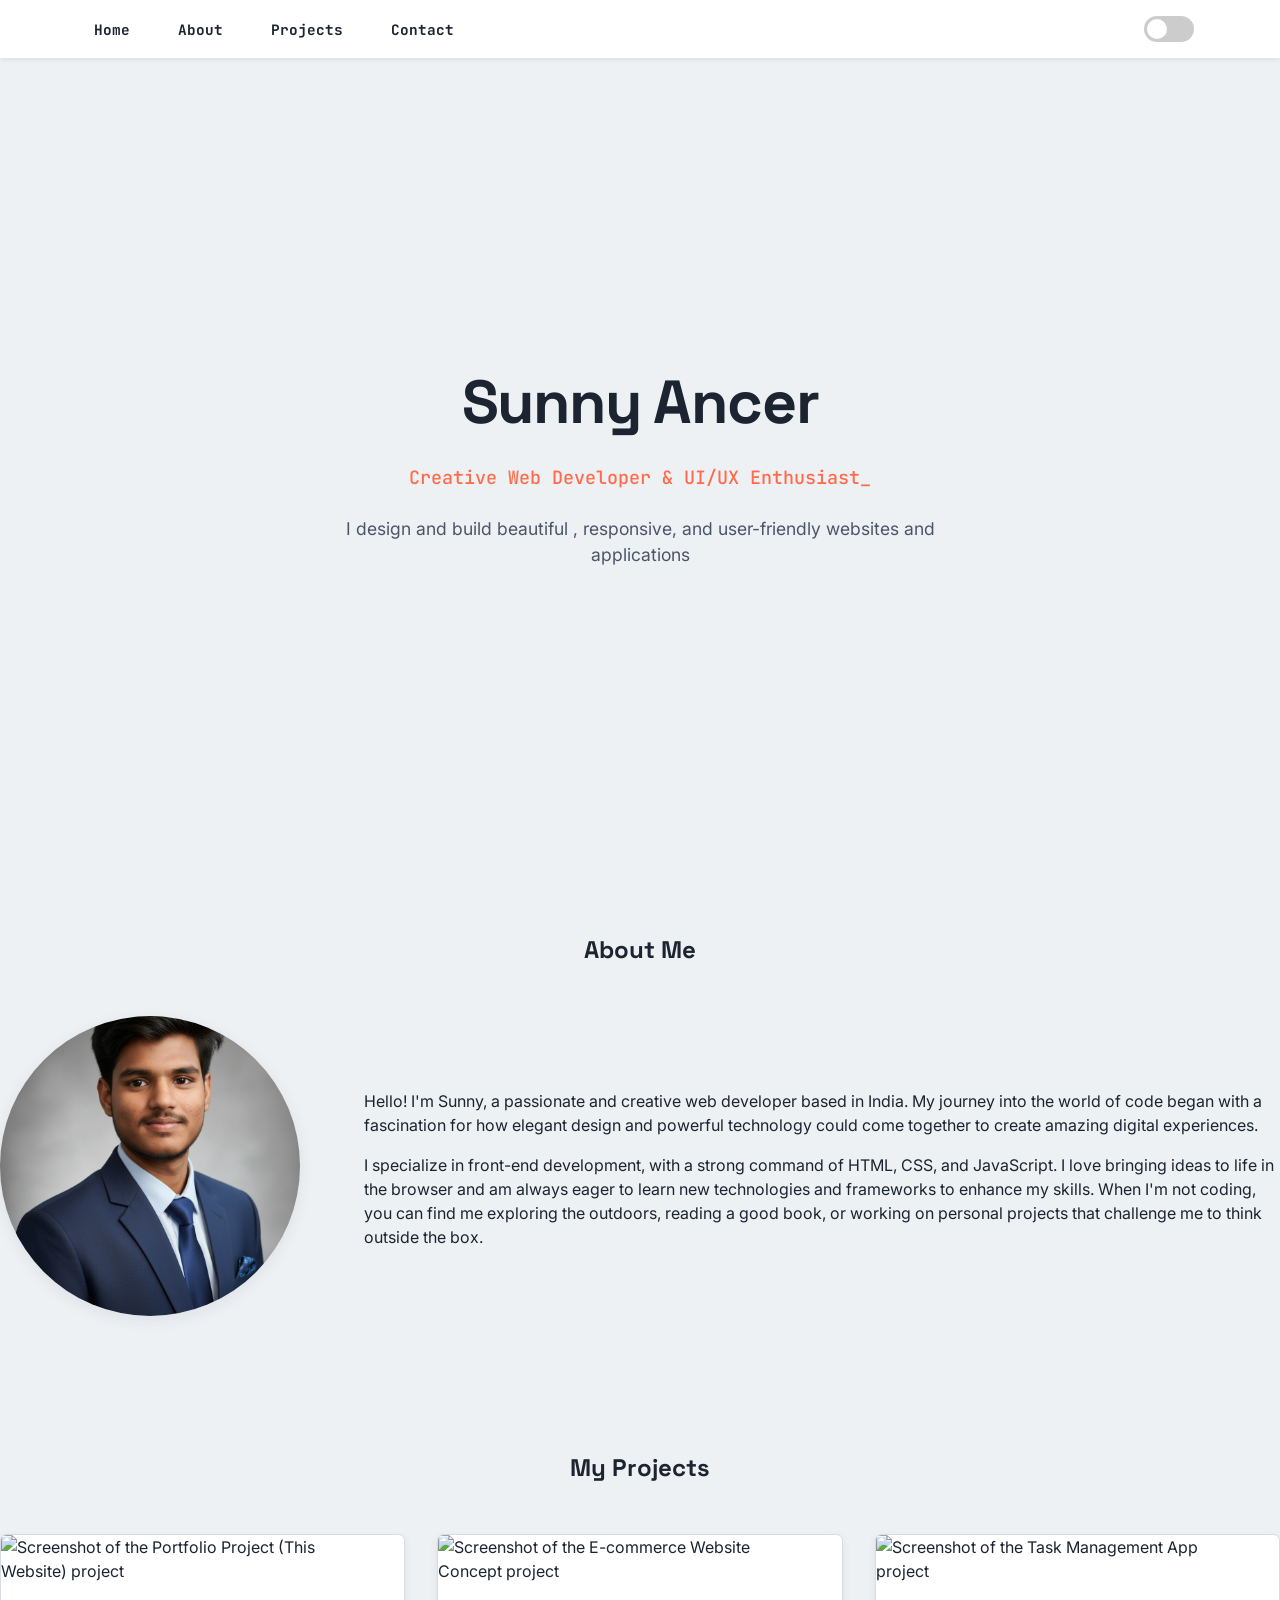
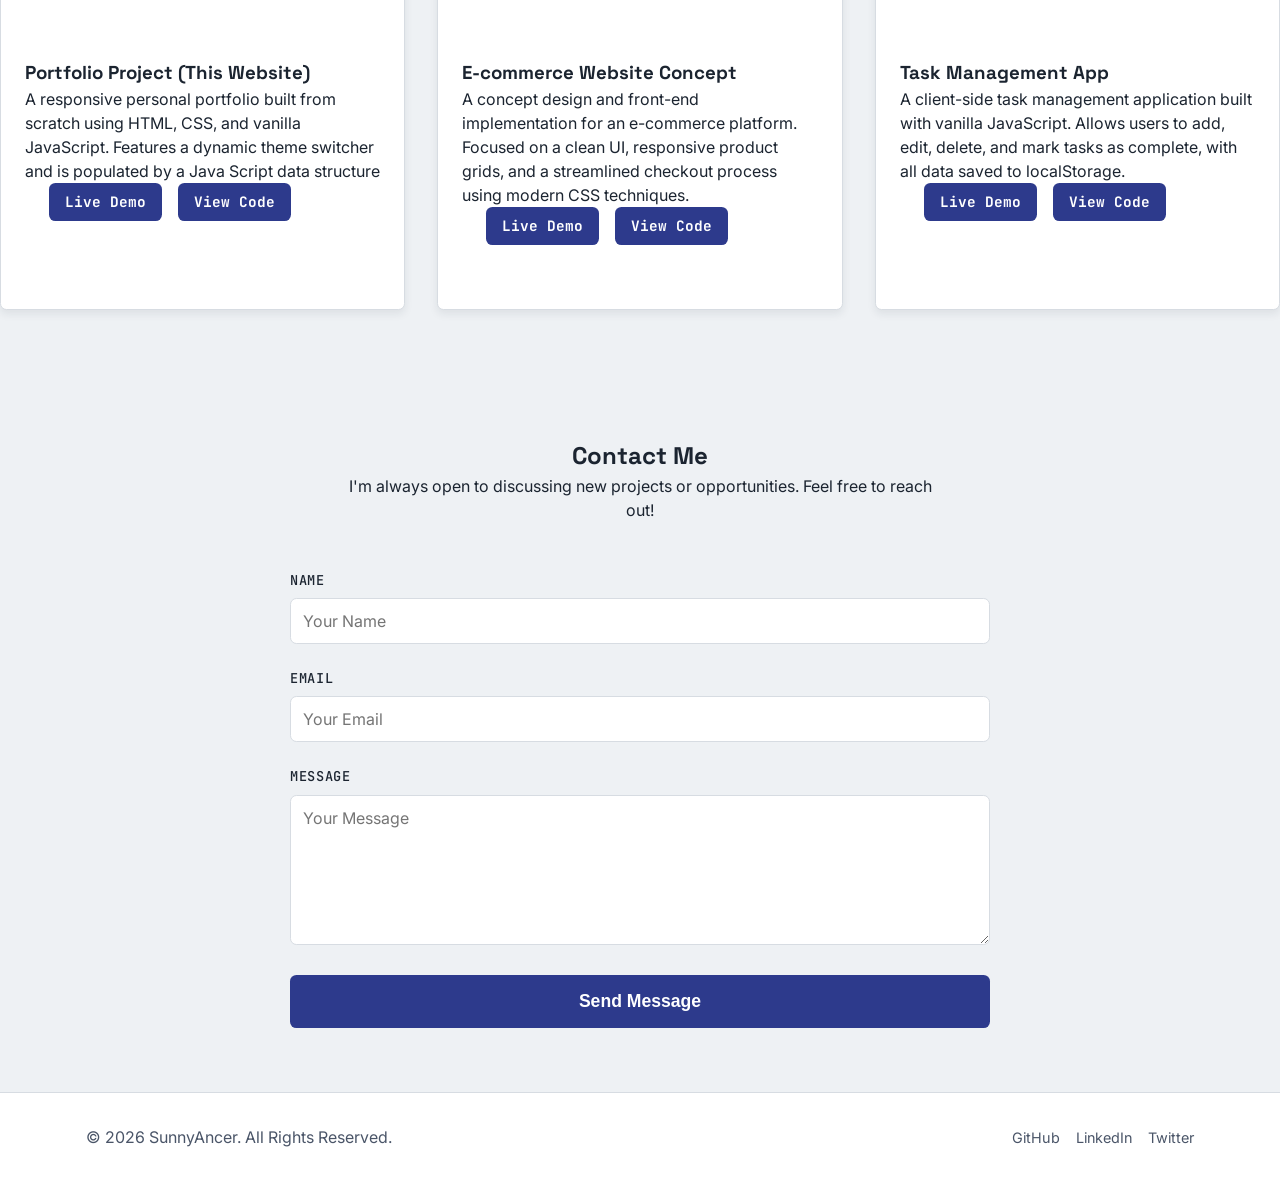
==== index.html @ 92dbb82f "Move index.html to root" ====
<!doctype html>
<html lang="en">
  <head>
    <meta charset="UTF-8" />
    <meta name="viewport" content="width=device-width, initial-scale=1.0" />
    <title>Sunny Ancer - Web Developer</title>
    <link rel="stylesheet" href="../CSS/style.css" />
    

  </head>

  <body>
    <header>
      <div class="container">
        <nav>
          <ul>
            <li>
              <a href="#hero">Home</a>
            </li>
            <li>
              <a href="#about">About</a>
            </li>
            <li>
              <a href="#projects">Projects</a>
            </li>
            <li>
              <a href="#contact">Contact</a>
            </li>
          </ul>
        </nav>

        <!-- Hamburger menu for mobile phone "in mobile three dots are present that's why it was used in this code" -->
        <button
          class="menu-toggle"
          aria-label="Toggle navigation menu"
          aria-expanded="false"
        >
          <span class="bar"></span>
          <span class="bar"></span>
          <span class="bar"></span>
        </button>

        <div class="theme-switcher">
          <label for="theme-toggle" class="switch-label">
            <input type="checkbox" id="theme-toggle" class="switch-checkbox" />
            <span class="slider"></span>
          </label>
        </div>
        
      </div>
    </header>

    <main>
      <section id="hero">
        <div class="container">
          <h1>Sunny Ancer</h1>

          <p class="hero-subtitle">Creative Web Developer & UI/UX Enthusiast</p>
          <p>
            I design and build beautiful , responsive, and user-friendly
            websites and applications
          </p>
        </div>
      </section>
      <!-- About Page -->
      <section id="about">
        <div class="container">
          <h2>About Me</h2>

          <div class="about-content">
            <div class="about-image">
              <img
                src="../image/profile_picture.jpg"
                class="about-me-image"
                alt="A professional Headshot of Sunny Ancer smiling, with neutral background"
              />
            </div>
            <div class="about-text">
              <p>
                Hello! I'm Sunny, a passionate and creative web developer based
                in India. My journey into the world of code began with a
                fascination for how elegant design and powerful technology could
                come together to create amazing digital experiences.
              </p>
              <p>
                I specialize in front-end development, with a strong command of
                HTML, CSS, and JavaScript. I love bringing ideas to life in the
                browser and am always eager to learn new technologies and
                frameworks to enhance my skills. When I'm not coding, you can
                find me exploring the outdoors, reading a good book, or working
                on personal projects that challenge me to think outside the box.
              </p>
            </div>
          </div>
        </div>
      </section>
      <!-- Project Section -->
      <section id="projects">
        <div class="container">
          <h2>My Projects</h2>
          <div class="projects-container">
            <div class="project-card">
              <img
                src="../image/project_placeholder.jpg"
                alt="A screenshot or mockup of Project One"
                class="project-image"
              />
              <div class="Project Info">
                <h3>Project One Title</h3>
                <p>
                  A brief and compelling description of the project,
                  highlighting the key technologies used and the problem it
                  solves. Keep it to 2-3 sentences.
                </p>
              </div>
              <div class="project-links">
                <a href="#" target="_blank">Live Demo</a>
                <a href="https://github.com/ancersunny-spec/sunny-portfolio-website.git" target="_blank">View Code</a>
              </div>
            </div>

            <!-- Card 2 (Another Project) -->
            <div class="project-card">
              <img src="../image/project_placeholder2.jpg" alt="A screenshot" />
              <div class="project-info">
                <h3>Project Two Title</h3>
                <p>A brief and compelling description of the project</p>
              </div>
              <div class="project-links">
                <a href="#" target="_blank">Live Demo</a>
                <a href="#" target="_blank">View Code</a>
              </div>
            </div>

            <!-- Card 3 (Another Project) -->
            <div class="project-card">
              <img
                src="../image/project_placeholder.jpg"
                alt="A screenshot or mockup"
              />
              <div class="project-info">
                <h3>Project Three Title</h3>
                <p>A brief and compelling description of the project</p>
              </div>
              <div class="project-links">
                <a href="#" target="_blank">Live Demo</a>
                <a href="#" target="_blank">View code</a>
              </div>
            </div>
          </div>
        </div>
      </section>
      <section id="contact">
        <div class="container">
          <h2>Contact Me</h2>
          <p>
            I'm always open to discussing new projects or opportunities. Feel
            free to reach out!
          </p>
          <form
            id="contact-form"
            action="https://formspree.io/f/xwvgardy"
            method="POST"
          >
            <!-- Name form section -->
            <div>
              <label for="name">Name</label>
              <input
                type="text"
                id="name"
                name="user_name"
                placeholder="Your Name"
                required
              />
            </div>
            <!-- Email form section  -->
            <div>
              <label for="email">Email</label>
              <input
                type="email"
                id="email"
                name="user_email"
                placeholder="Your Email"
                required
              />
            </div>
            <!-- Message form section -->
            <div>
              <label for="messages">Message</label>
              <textarea
                id="messages"
                name="user_messages"
                rows="5"
                placeholder="Your Message"
                required
              ></textarea>
            </div>

            <div id="form-status"></div>

            <button type="submit">Send Message</button>
          </form>
        </div>
      </section>
    </main>

    <footer>
      <div class="container">
        <p>&copy; 2026 SunnyAncer. All Rights Reserved.</p>
        <ul>
          <li>
            <a
              href="https://github.com/ancersunny-spec"
              target="_blank"
              rel="noopener noreferrer"
              >GitHub <i class="fab fa-github"></i>
            </a>
          </li>
          <li>
            <a
              href="https://www.linkedin.com/in/sunnyancer/"
              target="_blank"
              rel="noopener norefferer"
              >LinkedIn <i class="fab fa-linkedin"></i>
            </a>
          </li>
          <li><a href="#">Twitter</a></li>
        </ul>
      </div>
    </footer>

    <script src="../JavaScript/script.js"></script>
  </body>
</html>
---- CSS/style.css ----
@import url("https://fonts.googleapis.com/css2?family=Space+Grotesk:wght@500;600;700&family=Inter:wght@400;500;600&family=JetBrains+Mono:wght@400;500&display=swap");

:root {
  --primary-color: #2d3a8c;
  --accent-color: #ff6b4a;
  --text-on-primary: #ffffff;
  --secondary-color: #6c757d;
  --background-color: #eef1f4;
  --surface-color: #ffffff;
  --text-color: #1b2430;
  --text-color-light: #4a5568;
  --border-color: #d7dce2;
  --shadow-color: rgba(27, 36, 48, 0.08);
  --font-family-base:
    "Inter", -apple-system, BlinkMacSystemFont, "Segoe UI", Roboto,
    "Helvetica Neue", Arial, sans-serif;
  --font-family-display: "Space Grotesk", var(--font-family-base);
  --font-family-mono:
    "JetBrains Mono", "SFMono-Regular", Menlo, Consolas, monospace;
  --font-size-base: 1rem;
  --line-height-base: 1.5;
  --font-weight-normal: 400;
  --font-weight-medium: 500;
  --font-weight-bold: 700;
  --spacing-unit: 1rem;
  --container-width: 1140px;
  --border-radius: 0.4rem;
}

/* Dark Theme */
html[data-theme="dark"] {
  --primary-color: #7c8ceb;
  --accent-color: #ff8567;
  --text-on-primary: #10141c;
  --secondary-color: #adb5bd;
  --background-color: #10141c;
  --surface-color: #181d27;
  --text-color: #e7eaf0;
  --text-color-light: #a8b0bd;
  --border-color: #262d3a;
  --shadow-color: rgba(0, 0, 0, 0.4);
}

/* theme switcher */
.theme-switcher {
  display: flex;
  align-items: center;
}

.switch-label {
  position: relative;
  display: inline-block;
  width: 50px;
  height: 26px;
  cursor: pointer;
}

.switch-checkbox {
  opacity: 0;
  position: absolute;
  width: 100%;
  height: 100%;
  margin: 0;
  cursor: pointer;
  z-index: 1;
}

.slider {
  position: absolute;
  top: 0;
  left: 0;
  right: 0;
  bottom: 0;
  background-color: #ccc;
  border-radius: 26px;
  transition: background-color 0.4s;
}

.slider::before {
  content: "";
  position: absolute;
  height: 20px;
  height: 20px;
  width: 20px;
  left: 3px;
  bottom: 3px;
  background-color: white;
  border-radius: 50%;
  transition: transform 0.4s;
}

.switch-checkbox:checked + .slider {
  background-color: var(--primary-color);
}

.switch-checkbox:checked + .slider::before {
  transform: translate(24px);
}

*,
*::before,
*::after {
  box-sizing: border-box;
}

* {
  margin: 0;
  padding: 0;
}

html,
body {
  height: 100%;
}

#root,
#__next {
  isolation: isolate;
}

body {
  font-family: var(--font-family-base);
  font-size: var(--d-size-base);
  line-height: var(--line-height-base);
  color: var(--text-color);
  background-color: var(--background-color);
  transition: background-color 0.3s ease-in-out;
}
h1,
h2,
h3 {
  font-family: var(--font-family-display);
}



header {
  background-color: var(--surface-color);
  box-shadow: 0 2px 4px var(--shadow-color);
  padding: var(--spacing-unit);
  position: sticky;
  top: 0;
  z-index: 100;
  transition:
    background-color 0.3s ease-in-out,
    border-top-color 0.3s ease-in-out,
    color 0.3s ease-in-out;
}

header .container {
  display: flex;
  justify-content: space-between;
  align-items: center;
  max-width: var(--container-width);
  margin: 0 auto;
  padding: 0 var(--spacing-unit);
}

header nav ul {
  display: flex;
  gap: calc(var(--spacing-unit) * 2);
  list-style: none;
}

header nav ul li a {
  text-decoration: none;
  color: var(--text-color);
  font-family: var(--font-family-mono);
  font-size: 0.9rem;
  font-weight: var(--font-weight-bold);
  padding: 0.5rem;
  border-bottom: 2px solid transparent;
  transition:
    background-color 0.3s ease-in-out,
    color 0.3s ease-in-out;
}

.menu-toggle {
  background: transparent;
  border: none;
  cursor: pointer;
  padding: 0;
  display: none; /* ← only one display property */
  flex-direction: column;
  justify-content: space-around;
  width: 30px;
  height: 24px;
}

.menu-toggle .bar {
  display: block;
  width: 100%;
  height: 3px;
  background-color: var(--text-color);
  border-radius: 3px;
  transition: all 0.3s ease-in-out;
}

header nav ul li a:hover {
  color: var(--accent-color);
  border-bottom-color: var(--accent-color);
}

#hero {
  min-height: 90vh;
  display: flex;
  align-items: center;
  justify-content: center;
  padding: calc(var(--spacing-unit) * 2) 0;
}

#hero .container {
  text-align: center;
  max-width: 700px;
}

#hero h1 {
  font-size: 3.8rem;
  font-family: var(--font-family-display);
  font-weight: var(--font-weight-bold);
  letter-spacing: -0.02em;
  margin-bottom: var(--spacing-unit);
}

#hero .hero-subtitle {
  font-family: var(--font-family-mono);
  font-size: 1.15rem;
  font-weight: var(--font-weight-medium);
  color: var(--accent-color);
  margin-bottom: calc(var(--spacing-unit) * 1.5);
}

#hero .hero-subtitle::after {
  content: "_";
  animation: blink 1.1s steps(1) infinite;
}
@keyframes blink {
  50% {
    opacity: 0;
  }
}

#hero p:last-of-type {
  max-width: 600px;
  margin: 0 auto;
  color: var(--text-color-light);
  font-size: 1.1rem;
}

#about {
  padding: calc(var(--spacing-unit) * 4) 0;
}

#about h2 {
  text-align: center;
  margin-bottom: calc(var(--spacing-unit) * 3);
}

.about-content {
  display: flex;

  align-items: center;

  gap: calc(var(--spacing-unit) * 4);
}

.about-image {
  flex: 1;
  max-width: 300px;
  /* Optional: cap the max size of the image container */
}

.about-image img {
  width: 300px;
  height: 300px;
  object-fit: cover;
  border-radius: 50%;
  box-shadow: 0 4px 15px var(--shadow-color);
}

.about-text {
  flex: 2;
}

.about-text p {
  margin-bottom: var(--spacing-unit);
}

.about-text p:last-child {
  margin-bottom: 0;
}

#projects {
  padding: calc(var(--spacing-unit) * 4) 0;
  background-color: var(--background-color);
}

#projects h2 {
  text-align: center;
  margin-bottom: calc(var(--spacing-unit) * 3);
}

.project-card {
  background-color: var(--surface-color);

  border-radius: var(--border-radius);
  border: 1px solid var(--border-color);
  box-shadow: 0 4px 8px var(--shadow-color);
  overflow: hidden;
  transition:
    background-color 0.3s ease-in-out,
    border-color 0.3s ease-in-out,
    box-shadow 0.3s ease-in-out;
}

.project-image {
  width: 90%;
  height: 100px;
  object-fit: cover;
  display: block;
}

.project-info {
  padding: calc(var(--spacing-unit) * 1.5);
  margin-bottom: var(--spacing-unit);
}

.project-links {
  padding: 0 calc(var(--spacing-unit) * 1.5) calc(var(--spacing-unit) * 1.5);
  display: flex;
  gap: var(--spacing-unit);
}

.project-links a,
.project-links .btn{
  display: inline-block;
  padding: 0.5rem 1rem;
  text-decoration: none;
  font-family: var(--font-family-mono);
  font-size: 0.9rem;
  font-weight: var(--font-weight-bold);
  border-radius: var(--border-radius);
  background-color: var(--primary-color);
  color: var(--surface-color);
}

.project-links a:hover {
  filter: brightness(110%);
}

.project-links a:last-child:hover,
.project-links .btn-secondary:hover {
  background-color: transparent;
  color: var(--primary-color);
  border: 1px solid var(--primary-color);
  transition:
    background-color 0.3s ease-in-out,
    color 0.3s ease-in-out,
    border-color 0.3s ease-in-out;
}

.project-links a:last-child:hover {
  background-color: var(--primary-color);
  color: var(--surface-color);
  filter: none;
}

.projects-container {
  display: grid;
  grid-template-columns: repeat(3, 1fr);
  gap: calc(var(--spacing-unit) * 2);
}

.project-card {
  background-color: var(--surface-color);
  border-radius: var(--border-radius);
  border: 1px solid var(--border-color);
  box-shadow: 0 4px 8px var(--shadow-color);
  overflow: hidden;
}

.project-card:hover {
    transform: translate(-4px);
    box-shadow: 08px 20px var(--shadow-color);
}

#contact {
  padding: calc(var(--spacing-unit) * 4) 0;
}

#contact .container > h2,
#contact .container > p {
  text-align: center;
}

#contact .container > p {
  margin-bottom: calc(var(--spacing-unit) * 3);
  max-width: 600px;
  margin-left: auto;
  margin-right: auto;
}

#contact form {
  max-width: 700px;
  margin: 0 auto;
}

#contact label {
  display: block;
  font-weight: var(--font-weight-bold);
  margin-bottom: 0.5rem; 
  font-family: var(--font-family-mono);
  font-size: 0.85rem;
  text-transform: uppercase;
  letter-spacing: 0.05em;
  font-weight: var(--font-weight-medium);
  margin-bottom: 0.5rem;
}

#contact input[type="text"],
#contact input[type="email"],
#contact textarea {
  width: 100%;
  padding: calc(var(--spacing-unit) * 0.75);
  margin-bottom: calc(var(--spacing-unit) * 1.5);
  border: 1px solid var(--border-color);
  border-radius: var(--border-radius);
  background-color: var(--surface-color);
  font-family: inherit;
  font-size: inherit;
  color: var(--text-color);
  transition:
    border-color 0.2s ease-in-out,
    box-shadow 0.2s ease-in-out,
    background-color 0.3s ease-in-out,
    color 0.3s ease-in-out;
}

#contact textarea {
  resize: vertical;
  min-height: 150px;
}

#contact input[type="text"]:focus,
#contact input[type="email"]:focus,
#contact textarea:focus {
  outline: none;
  border-color: var(--primary-color);
  box-shadow: 0 0 0 3px rgba(0, 123, 255, 0.25);
}

#contact button[type="submit"] {
  display: block;
  width: 100%;
  padding: var(--spacing-unit);
  border: none;
  border-radius: var(--border-radius);
  background-color: var(--primary-color);
  color: var(--surface-color);
  font-size: 1.1rem;
  font-weight: var(--font-weight-bold);
  cursor: pointer;
  transition: filter 0.2s ease-in-out;
}

#contact button[type="submit"]:hover {
  filter: brightness(90%);
}
/* Form status on CSS */
#form-status {
  padding: 0.8rem 1rem;
  margin-bottom: 1rem;
  border-radius: var(--border-radius);
  text-align: center;
  font-weight: var(--font-weight-medium);
  display: none;
  opacity: 0;
  transform:
    opacity 0.3s ease-in-out,
    transform 0.3s ease-in-out;
}
#form-status.success {
  display: block; /* Make the element visible */
  opacity: 1; /* Fade it in */
  transform: translateY(0); /* Slide it down to its final position */
  background-color: #d1e7dd; /* A pleasant, light green */
  color: #0f5132; /* A dark green for good contrast */
  border: 1px solid #badbcc;
}
form-status.error {
  display: block;
  opacity: 1;
  transform: translateY(0);
  background-color: #f8d7da;
  color: #842029;
  border: 1px solid #f5c2c7;
}
html[data-theme="dark"] #form-status.success {
  background-color: #0f5132;
  color: #d1e7dd;
  border-color: #146c43;
}
html[data-theme="dark"] #form-status.error {
  background-color: #842029;
  color: #f8d7da;
  border-color: #9b2a34;
}

html {
  scroll-behavior: smooth;
}

footer {
  background-color: var(--surface-color);
  padding: calc(var(--spacing-unit) * 2) 0;

  border-top: 1px solid var(--border-color);

  color: var(--text-color-light);

  text-align: center;
}

footer .container {
  display: flex;

  justify-content: space-between;

  align-items: center;

  max-width: var(--container-width);
  margin: 0 auto;
  padding: 0 var(--spacing-unit);
}

footer ul {
  display: flex;
  gap: var(--spacing-unit);
  list-style: none;
}

footer ul li a {
  text-decoration: none;
  color: var(--text-color-light);
  font-family: var(--text-color-light);
  font-size: 0.9rem;
  transition: color 0.2s ease-in-out;
}

footer ul li a:hover {
  color: var(--primary-color);
  color: var(--accent-color);
}

@media (max-width: 768px) {
  /* this is for responsive design where it is used to adjust in variety of devices */
  #hero h1 {
    font-size: 2.8rem;
  }

  #hero .hero-subtitle {
    font-size: 2.8rem;
  }

  .about-content {
    flex-direction: column;
    gap: calc(var(--spacing-unit) * 3);
  }

  .about-image {
    max-width: 250px;
    margin: 0 auto;
  }

  .project-container {
    grid-template-columns: repeat(2, 1fr);
  }

  header nav {
    display: none;
  }

  .menu-toggle {
    display: flex;
  }
  header nav.nav-open {
    display: block;
    position: absolute;
    top: 100%;
    left: 0;
    right: 0;
    background-color: var(--surface-color);
    border-top: 1px solid var(--border-color);
    box-shadow: 0 8px 16px var(--shadow-color);
}

header nav.nav-open ul {
    flex-direction: column;
    gap: 0;
}

header nav.nav-open ul li a {
    display: block;
    padding: 1rem var(--spacing-unit);
    border-bottom: 1px solid var(--border-color);
}

header .container {
    position: relative;
}
}

@media (max-width: 480px) {
  .projects-container {
    grid-template-columns: 1fr;
  }
  header .container {
    flex-direction: column;
    gap: var(--spacing-unit);
  }
  #hero h1 {
    font-size: 2.2rem;
  }
  #hero .hero-subtitle {
    font-size: 1.1rem;
  }
  #about,
  #projects,
  #contact {
    padding: calc(var(--spacing-unit));
  }
  .menu-toggle {
    padding: 0.5rem;
  }
  .project-links a {
    padding: 0.75rem 1.25rem;
    font-size: 1rem;
  }
  s footer ul {
    gap: calc(var(--spacing-unit) * 1.5);
  }
  footer ul li a {
    padding: 0.4rem;
  }
}
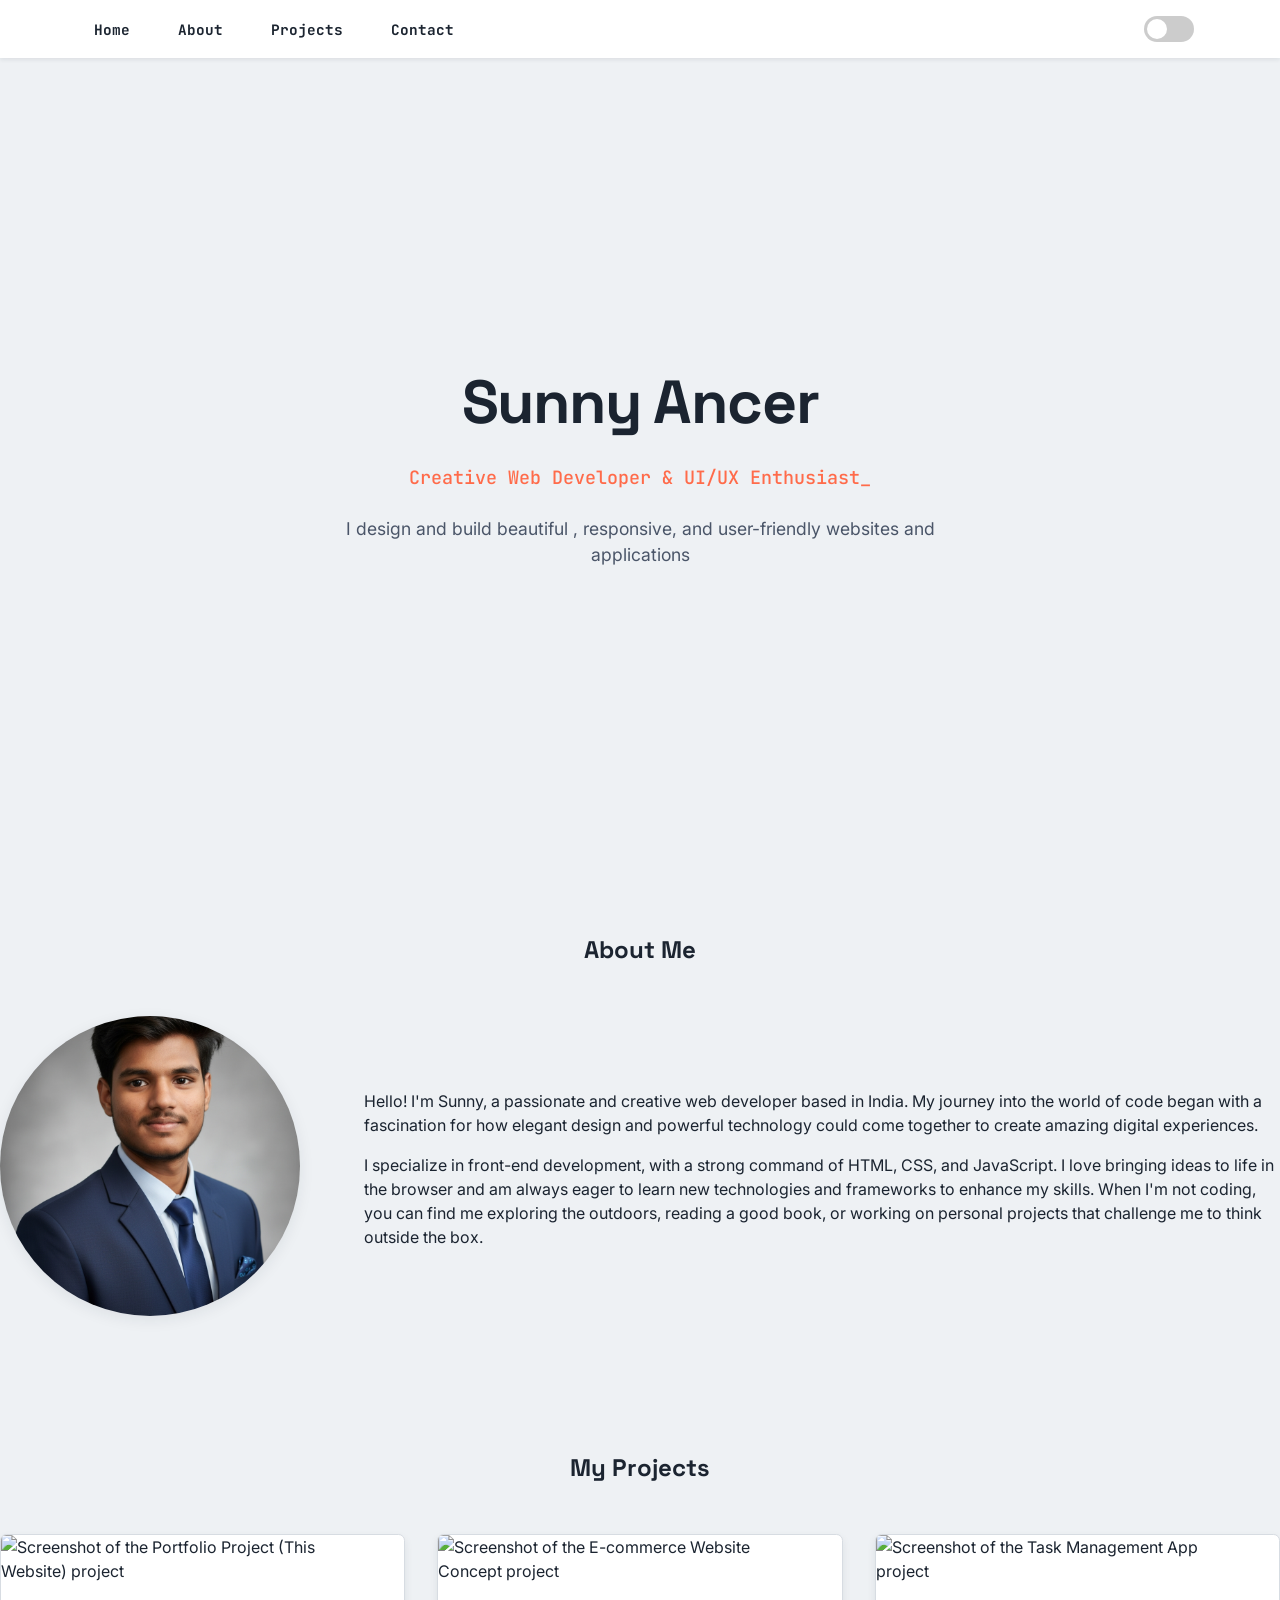
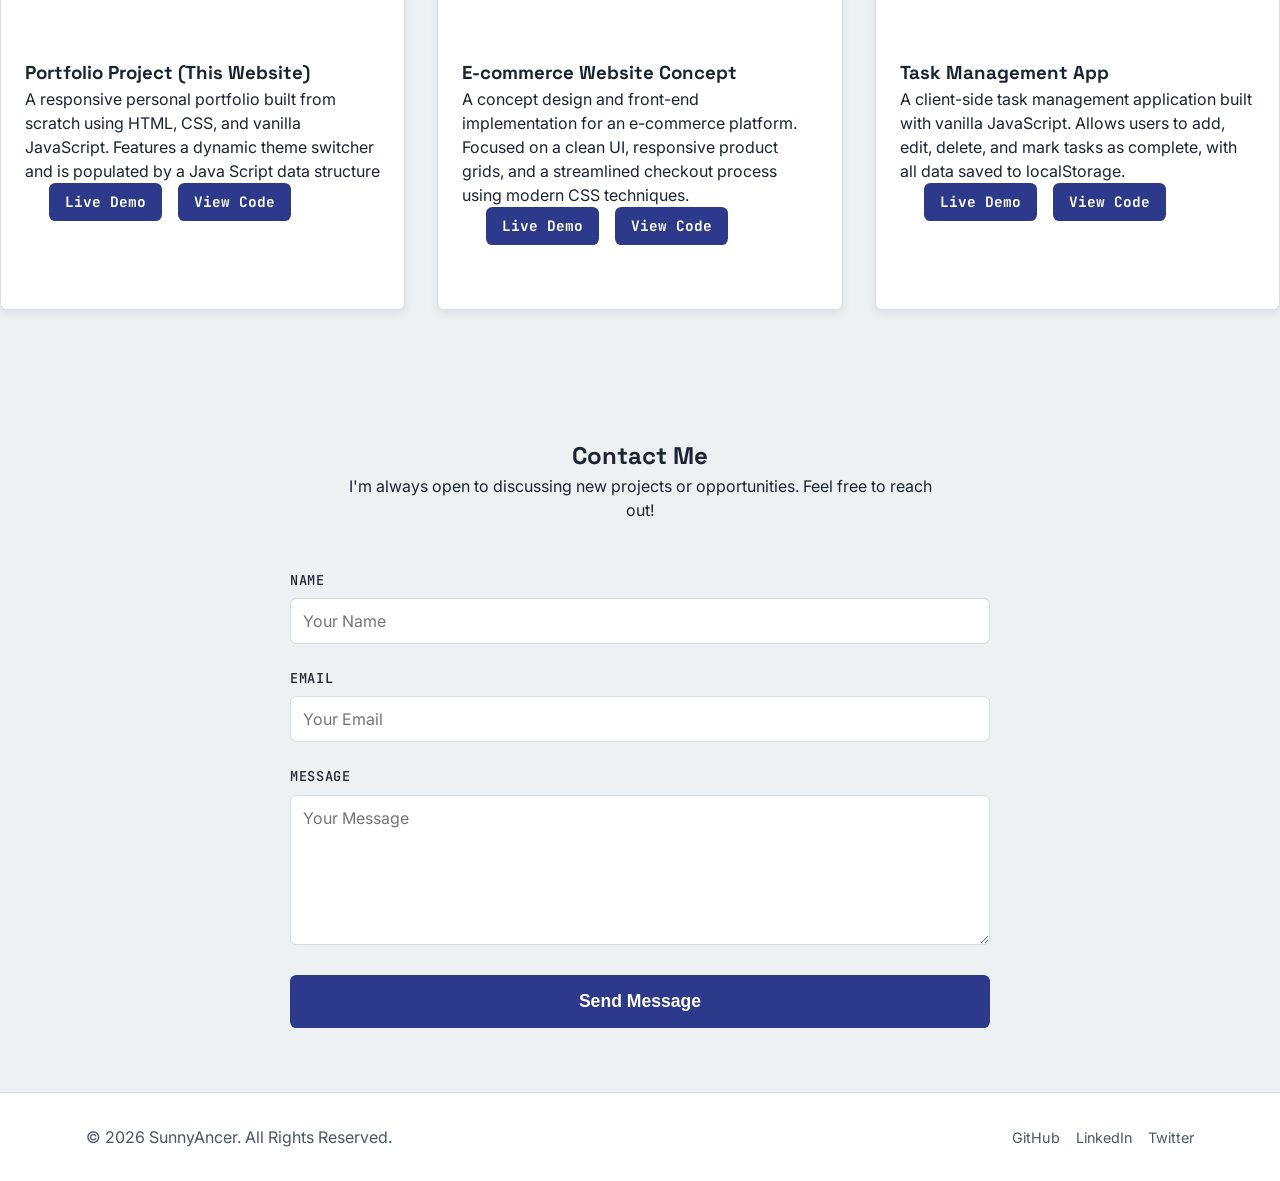
==== commit 5301c505: "Fix relative paths for CSS, images, and JavaScript in index.html" ====
--- a/index.html
+++ b/index.html
@@ -4,7 +4,7 @@
     <meta charset="UTF-8" />
     <meta name="viewport" content="width=device-width, initial-scale=1.0" />
     <title>Sunny Ancer - Web Developer</title>
-    <link rel="stylesheet" href="../CSS/style.css" />
+    <link rel="stylesheet" href="style.css" />
     
 
   </head>
@@ -70,7 +70,7 @@
           <div class="about-content">
             <div class="about-image">
               <img
-                src="../image/profile_picture.jpg"
+                src="image/profile_picture.jpg"
                 class="about-me-image"
                 alt="A professional Headshot of Sunny Ancer smiling, with neutral background"
               />
@@ -229,6 +229,6 @@
       </div>
     </footer>
 
-    <script src="../JavaScript/script.js"></script>
+    <script src="script.js"></script>
   </body>
 </html>
--- a/style.css
+++ b/style.css
@@ -0,0 +1,645 @@
+@import url("https://fonts.googleapis.com/css2?family=Space+Grotesk:wght@500;600;700&family=Inter:wght@400;500;600&family=JetBrains+Mono:wght@400;500&display=swap");
+
+:root {
+  --primary-color: #2d3a8c;
+  --accent-color: #ff6b4a;
+  --text-on-primary: #ffffff;
+  --secondary-color: #6c757d;
+  --background-color: #eef1f4;
+  --surface-color: #ffffff;
+  --text-color: #1b2430;
+  --text-color-light: #4a5568;
+  --border-color: #d7dce2;
+  --shadow-color: rgba(27, 36, 48, 0.08);
+  --font-family-base:
+    "Inter", -apple-system, BlinkMacSystemFont, "Segoe UI", Roboto,
+    "Helvetica Neue", Arial, sans-serif;
+  --font-family-display: "Space Grotesk", var(--font-family-base);
+  --font-family-mono:
+    "JetBrains Mono", "SFMono-Regular", Menlo, Consolas, monospace;
+  --font-size-base: 1rem;
+  --line-height-base: 1.5;
+  --font-weight-normal: 400;
+  --font-weight-medium: 500;
+  --font-weight-bold: 700;
+  --spacing-unit: 1rem;
+  --container-width: 1140px;
+  --border-radius: 0.4rem;
+}
+
+/* Dark Theme */
+html[data-theme="dark"] {
+  --primary-color: #7c8ceb;
+  --accent-color: #ff8567;
+  --text-on-primary: #10141c;
+  --secondary-color: #adb5bd;
+  --background-color: #10141c;
+  --surface-color: #181d27;
+  --text-color: #e7eaf0;
+  --text-color-light: #a8b0bd;
+  --border-color: #262d3a;
+  --shadow-color: rgba(0, 0, 0, 0.4);
+}
+
+/* theme switcher */
+.theme-switcher {
+  display: flex;
+  align-items: center;
+}
+
+.switch-label {
+  position: relative;
+  display: inline-block;
+  width: 50px;
+  height: 26px;
+  cursor: pointer;
+}
+
+.switch-checkbox {
+  opacity: 0;
+  position: absolute;
+  width: 100%;
+  height: 100%;
+  margin: 0;
+  cursor: pointer;
+  z-index: 1;
+}
+
+.slider {
+  position: absolute;
+  top: 0;
+  left: 0;
+  right: 0;
+  bottom: 0;
+  background-color: #ccc;
+  border-radius: 26px;
+  transition: background-color 0.4s;
+}
+
+.slider::before {
+  content: "";
+  position: absolute;
+  height: 20px;
+  height: 20px;
+  width: 20px;
+  left: 3px;
+  bottom: 3px;
+  background-color: white;
+  border-radius: 50%;
+  transition: transform 0.4s;
+}
+
+.switch-checkbox:checked + .slider {
+  background-color: var(--primary-color);
+}
+
+.switch-checkbox:checked + .slider::before {
+  transform: translate(24px);
+}
+
+*,
+*::before,
+*::after {
+  box-sizing: border-box;
+}
+
+* {
+  margin: 0;
+  padding: 0;
+}
+
+html,
+body {
+  height: 100%;
+}
+
+#root,
+#__next {
+  isolation: isolate;
+}
+
+body {
+  font-family: var(--font-family-base);
+  font-size: var(--d-size-base);
+  line-height: var(--line-height-base);
+  color: var(--text-color);
+  background-color: var(--background-color);
+  transition: background-color 0.3s ease-in-out;
+}
+h1,
+h2,
+h3 {
+  font-family: var(--font-family-display);
+}
+
+
+
+header {
+  background-color: var(--surface-color);
+  box-shadow: 0 2px 4px var(--shadow-color);
+  padding: var(--spacing-unit);
+  position: sticky;
+  top: 0;
+  z-index: 100;
+  transition:
+    background-color 0.3s ease-in-out,
+    border-top-color 0.3s ease-in-out,
+    color 0.3s ease-in-out;
+}
+
+header .container {
+  display: flex;
+  justify-content: space-between;
+  align-items: center;
+  max-width: var(--container-width);
+  margin: 0 auto;
+  padding: 0 var(--spacing-unit);
+}
+
+header nav ul {
+  display: flex;
+  gap: calc(var(--spacing-unit) * 2);
+  list-style: none;
+}
+
+header nav ul li a {
+  text-decoration: none;
+  color: var(--text-color);
+  font-family: var(--font-family-mono);
+  font-size: 0.9rem;
+  font-weight: var(--font-weight-bold);
+  padding: 0.5rem;
+  border-bottom: 2px solid transparent;
+  transition:
+    background-color 0.3s ease-in-out,
+    color 0.3s ease-in-out;
+}
+
+.menu-toggle {
+  background: transparent;
+  border: none;
+  cursor: pointer;
+  padding: 0;
+  display: none; /* ← only one display property */
+  flex-direction: column;
+  justify-content: space-around;
+  width: 30px;
+  height: 24px;
+}
+
+.menu-toggle .bar {
+  display: block;
+  width: 100%;
+  height: 3px;
+  background-color: var(--text-color);
+  border-radius: 3px;
+  transition: all 0.3s ease-in-out;
+}
+
+header nav ul li a:hover {
+  color: var(--accent-color);
+  border-bottom-color: var(--accent-color);
+}
+
+#hero {
+  min-height: 90vh;
+  display: flex;
+  align-items: center;
+  justify-content: center;
+  padding: calc(var(--spacing-unit) * 2) 0;
+}
+
+#hero .container {
+  text-align: center;
+  max-width: 700px;
+}
+
+#hero h1 {
+  font-size: 3.8rem;
+  font-family: var(--font-family-display);
+  font-weight: var(--font-weight-bold);
+  letter-spacing: -0.02em;
+  margin-bottom: var(--spacing-unit);
+}
+
+#hero .hero-subtitle {
+  font-family: var(--font-family-mono);
+  font-size: 1.15rem;
+  font-weight: var(--font-weight-medium);
+  color: var(--accent-color);
+  margin-bottom: calc(var(--spacing-unit) * 1.5);
+}
+
+#hero .hero-subtitle::after {
+  content: "_";
+  animation: blink 1.1s steps(1) infinite;
+}
+@keyframes blink {
+  50% {
+    opacity: 0;
+  }
+}
+
+#hero p:last-of-type {
+  max-width: 600px;
+  margin: 0 auto;
+  color: var(--text-color-light);
+  font-size: 1.1rem;
+}
+
+#about {
+  padding: calc(var(--spacing-unit) * 4) 0;
+}
+
+#about h2 {
+  text-align: center;
+  margin-bottom: calc(var(--spacing-unit) * 3);
+}
+
+.about-content {
+  display: flex;
+
+  align-items: center;
+
+  gap: calc(var(--spacing-unit) * 4);
+}
+
+.about-image {
+  flex: 1;
+  max-width: 300px;
+  /* Optional: cap the max size of the image container */
+}
+
+.about-image img {
+  width: 300px;
+  height: 300px;
+  object-fit: cover;
+  border-radius: 50%;
+  box-shadow: 0 4px 15px var(--shadow-color);
+}
+
+.about-text {
+  flex: 2;
+}
+
+.about-text p {
+  margin-bottom: var(--spacing-unit);
+}
+
+.about-text p:last-child {
+  margin-bottom: 0;
+}
+
+#projects {
+  padding: calc(var(--spacing-unit) * 4) 0;
+  background-color: var(--background-color);
+}
+
+#projects h2 {
+  text-align: center;
+  margin-bottom: calc(var(--spacing-unit) * 3);
+}
+
+.project-card {
+  background-color: var(--surface-color);
+
+  border-radius: var(--border-radius);
+  border: 1px solid var(--border-color);
+  box-shadow: 0 4px 8px var(--shadow-color);
+  overflow: hidden;
+  transition:
+    background-color 0.3s ease-in-out,
+    border-color 0.3s ease-in-out,
+    box-shadow 0.3s ease-in-out;
+}
+
+.project-image {
+  width: 90%;
+  height: 100px;
+  object-fit: cover;
+  display: block;
+}
+
+.project-info {
+  padding: calc(var(--spacing-unit) * 1.5);
+  margin-bottom: var(--spacing-unit);
+}
+
+.project-links {
+  padding: 0 calc(var(--spacing-unit) * 1.5) calc(var(--spacing-unit) * 1.5);
+  display: flex;
+  gap: var(--spacing-unit);
+}
+
+.project-links a,
+.project-links .btn{
+  display: inline-block;
+  padding: 0.5rem 1rem;
+  text-decoration: none;
+  font-family: var(--font-family-mono);
+  font-size: 0.9rem;
+  font-weight: var(--font-weight-bold);
+  border-radius: var(--border-radius);
+  background-color: var(--primary-color);
+  color: var(--surface-color);
+}
+
+.project-links a:hover {
+  filter: brightness(110%);
+}
+
+.project-links a:last-child:hover,
+.project-links .btn-secondary:hover {
+  background-color: transparent;
+  color: var(--primary-color);
+  border: 1px solid var(--primary-color);
+  transition:
+    background-color 0.3s ease-in-out,
+    color 0.3s ease-in-out,
+    border-color 0.3s ease-in-out;
+}
+
+.project-links a:last-child:hover {
+  background-color: var(--primary-color);
+  color: var(--surface-color);
+  filter: none;
+}
+
+.projects-container {
+  display: grid;
+  grid-template-columns: repeat(3, 1fr);
+  gap: calc(var(--spacing-unit) * 2);
+}
+
+.project-card {
+  background-color: var(--surface-color);
+  border-radius: var(--border-radius);
+  border: 1px solid var(--border-color);
+  box-shadow: 0 4px 8px var(--shadow-color);
+  overflow: hidden;
+}
+
+.project-card:hover {
+    transform: translate(-4px);
+    box-shadow: 08px 20px var(--shadow-color);
+}
+
+#contact {
+  padding: calc(var(--spacing-unit) * 4) 0;
+}
+
+#contact .container > h2,
+#contact .container > p {
+  text-align: center;
+}
+
+#contact .container > p {
+  margin-bottom: calc(var(--spacing-unit) * 3);
+  max-width: 600px;
+  margin-left: auto;
+  margin-right: auto;
+}
+
+#contact form {
+  max-width: 700px;
+  margin: 0 auto;
+}
+
+#contact label {
+  display: block;
+  font-weight: var(--font-weight-bold);
+  margin-bottom: 0.5rem; 
+  font-family: var(--font-family-mono);
+  font-size: 0.85rem;
+  text-transform: uppercase;
+  letter-spacing: 0.05em;
+  font-weight: var(--font-weight-medium);
+  margin-bottom: 0.5rem;
+}
+
+#contact input[type="text"],
+#contact input[type="email"],
+#contact textarea {
+  width: 100%;
+  padding: calc(var(--spacing-unit) * 0.75);
+  margin-bottom: calc(var(--spacing-unit) * 1.5);
+  border: 1px solid var(--border-color);
+  border-radius: var(--border-radius);
+  background-color: var(--surface-color);
+  font-family: inherit;
+  font-size: inherit;
+  color: var(--text-color);
+  transition:
+    border-color 0.2s ease-in-out,
+    box-shadow 0.2s ease-in-out,
+    background-color 0.3s ease-in-out,
+    color 0.3s ease-in-out;
+}
+
+#contact textarea {
+  resize: vertical;
+  min-height: 150px;
+}
+
+#contact input[type="text"]:focus,
+#contact input[type="email"]:focus,
+#contact textarea:focus {
+  outline: none;
+  border-color: var(--primary-color);
+  box-shadow: 0 0 0 3px rgba(0, 123, 255, 0.25);
+}
+
+#contact button[type="submit"] {
+  display: block;
+  width: 100%;
+  padding: var(--spacing-unit);
+  border: none;
+  border-radius: var(--border-radius);
+  background-color: var(--primary-color);
+  color: var(--surface-color);
+  font-size: 1.1rem;
+  font-weight: var(--font-weight-bold);
+  cursor: pointer;
+  transition: filter 0.2s ease-in-out;
+}
+
+#contact button[type="submit"]:hover {
+  filter: brightness(90%);
+}
+/* Form status on CSS */
+#form-status {
+  padding: 0.8rem 1rem;
+  margin-bottom: 1rem;
+  border-radius: var(--border-radius);
+  text-align: center;
+  font-weight: var(--font-weight-medium);
+  display: none;
+  opacity: 0;
+  transform:
+    opacity 0.3s ease-in-out,
+    transform 0.3s ease-in-out;
+}
+#form-status.success {
+  display: block; /* Make the element visible */
+  opacity: 1; /* Fade it in */
+  transform: translateY(0); /* Slide it down to its final position */
+  background-color: #d1e7dd; /* A pleasant, light green */
+  color: #0f5132; /* A dark green for good contrast */
+  border: 1px solid #badbcc;
+}
+form-status.error {
+  display: block;
+  opacity: 1;
+  transform: translateY(0);
+  background-color: #f8d7da;
+  color: #842029;
+  border: 1px solid #f5c2c7;
+}
+html[data-theme="dark"] #form-status.success {
+  background-color: #0f5132;
+  color: #d1e7dd;
+  border-color: #146c43;
+}
+html[data-theme="dark"] #form-status.error {
+  background-color: #842029;
+  color: #f8d7da;
+  border-color: #9b2a34;
+}
+
+html {
+  scroll-behavior: smooth;
+}
+
+footer {
+  background-color: var(--surface-color);
+  padding: calc(var(--spacing-unit) * 2) 0;
+
+  border-top: 1px solid var(--border-color);
+
+  color: var(--text-color-light);
+
+  text-align: center;
+}
+
+footer .container {
+  display: flex;
+
+  justify-content: space-between;
+
+  align-items: center;
+
+  max-width: var(--container-width);
+  margin: 0 auto;
+  padding: 0 var(--spacing-unit);
+}
+
+footer ul {
+  display: flex;
+  gap: var(--spacing-unit);
+  list-style: none;
+}
+
+footer ul li a {
+  text-decoration: none;
+  color: var(--text-color-light);
+  font-family: var(--text-color-light);
+  font-size: 0.9rem;
+  transition: color 0.2s ease-in-out;
+}
+
+footer ul li a:hover {
+  color: var(--primary-color);
+  color: var(--accent-color);
+}
+
+@media (max-width: 768px) {
+  /* this is for responsive design where it is used to adjust in variety of devices */
+  #hero h1 {
+    font-size: 2.8rem;
+  }
+
+  #hero .hero-subtitle {
+    font-size: 2.8rem;
+  }
+
+  .about-content {
+    flex-direction: column;
+    gap: calc(var(--spacing-unit) * 3);
+  }
+
+  .about-image {
+    max-width: 250px;
+    margin: 0 auto;
+  }
+
+  .project-container {
+    grid-template-columns: repeat(2, 1fr);
+  }
+
+  header nav {
+    display: none;
+  }
+
+  .menu-toggle {
+    display: flex;
+  }
+  header nav.nav-open {
+    display: block;
+    position: absolute;
+    top: 100%;
+    left: 0;
+    right: 0;
+    background-color: var(--surface-color);
+    border-top: 1px solid var(--border-color);
+    box-shadow: 0 8px 16px var(--shadow-color);
+}
+
+header nav.nav-open ul {
+    flex-direction: column;
+    gap: 0;
+}
+
+header nav.nav-open ul li a {
+    display: block;
+    padding: 1rem var(--spacing-unit);
+    border-bottom: 1px solid var(--border-color);
+}
+
+header .container {
+    position: relative;
+}
+}
+
+@media (max-width: 480px) {
+  .projects-container {
+    grid-template-columns: 1fr;
+  }
+  header .container {
+    flex-direction: column;
+    gap: var(--spacing-unit);
+  }
+  #hero h1 {
+    font-size: 2.2rem;
+  }
+  #hero .hero-subtitle {
+    font-size: 1.1rem;
+  }
+  #about,
+  #projects,
+  #contact {
+    padding: calc(var(--spacing-unit));
+  }
+  .menu-toggle {
+    padding: 0.5rem;
+  }
+  .project-links a {
+    padding: 0.75rem 1.25rem;
+    font-size: 1rem;
+  }
+  s footer ul {
+    gap: calc(var(--spacing-unit) * 1.5);
+  }
+  footer ul li a {
+    padding: 0.4rem;
+  }
+}
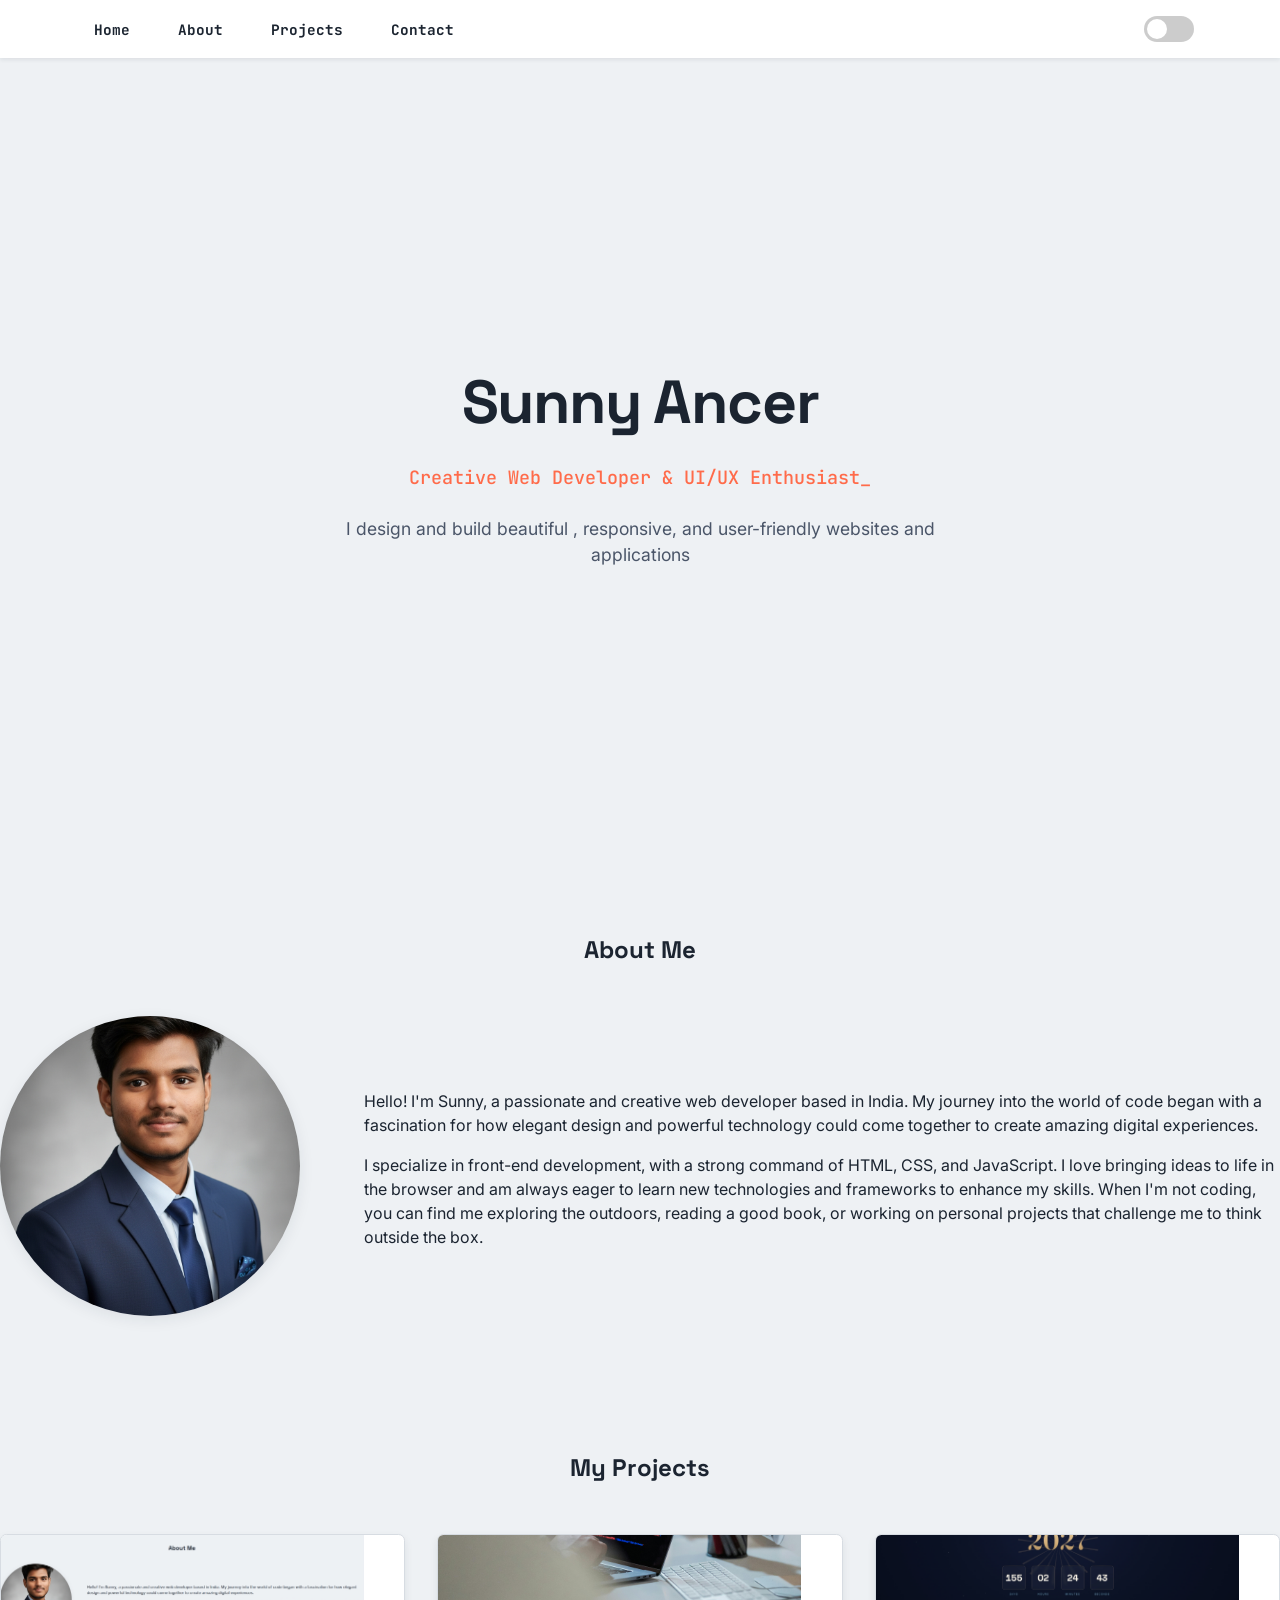
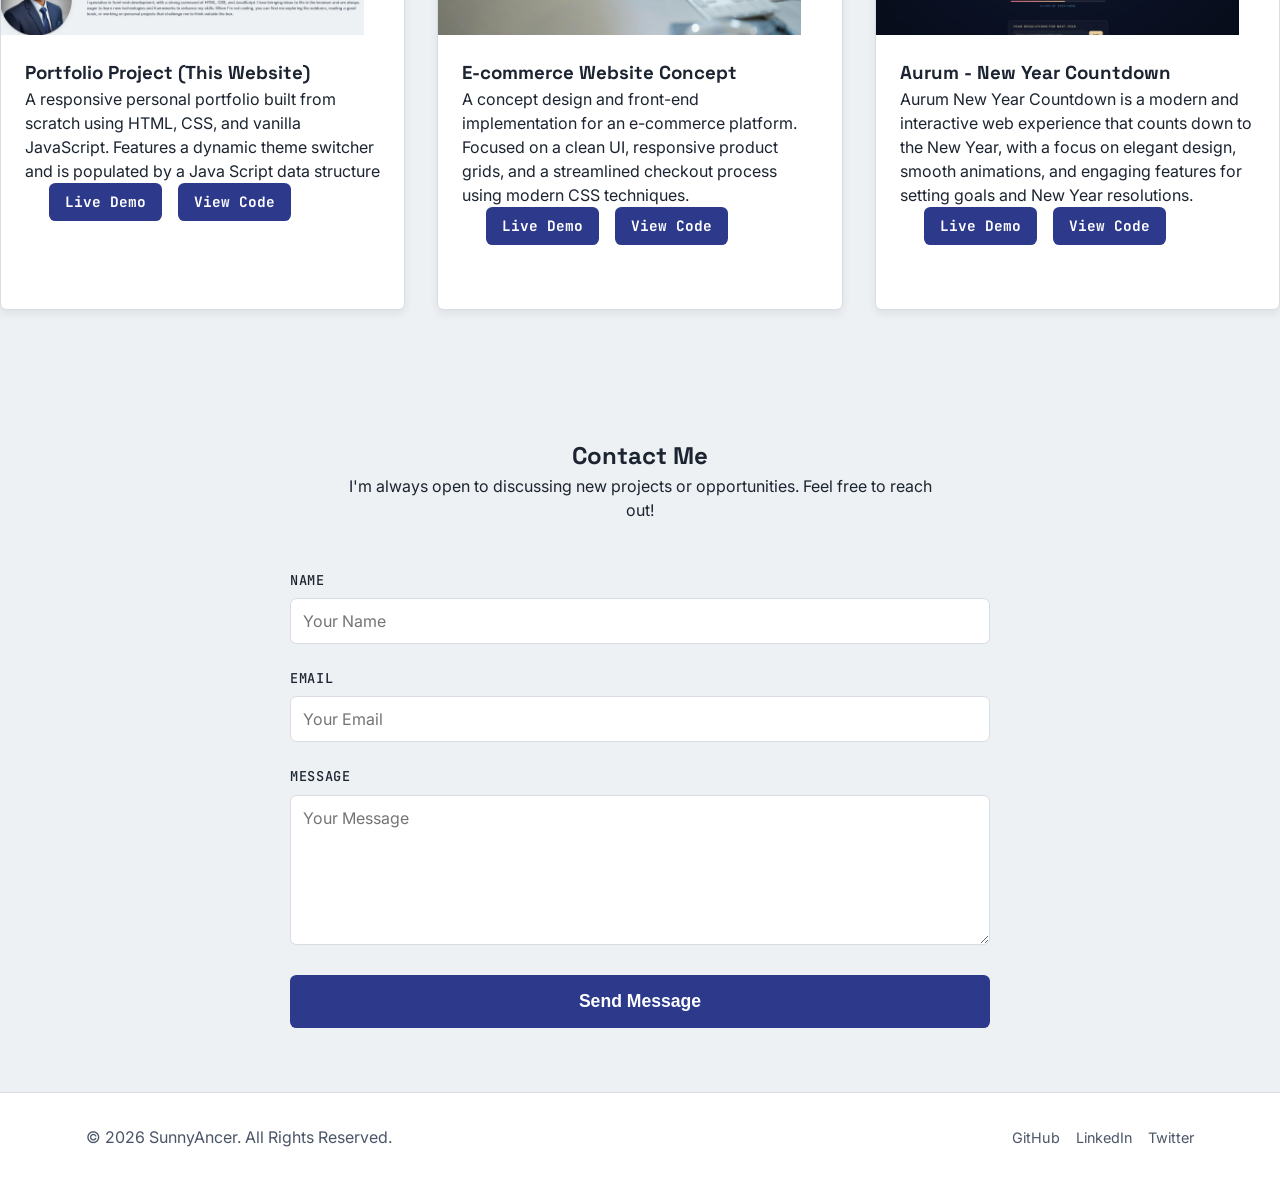
==== commit 35b4e3ba: "Refactor code structure for improved readability and maintainability" ====
--- a/index.html
+++ b/index.html
@@ -101,7 +101,7 @@
           <div class="projects-container">
             <div class="project-card">
               <img
-                src="../image/project_placeholder.jpg"
+                src="/image/project_placeholder.jpg"
                 alt="A screenshot or mockup of Project One"
                 class="project-image"
               />
@@ -114,14 +114,14 @@
                 </p>
               </div>
               <div class="project-links">
-                <a href="#" target="_blank">Live Demo</a>
+                <a href="https://sunny-personal-portfoli.netlify.app/" target="_blank">Live Demo</a>
                 <a href="https://github.com/ancersunny-spec/sunny-portfolio-website.git" target="_blank">View Code</a>
               </div>
             </div>
 
             <!-- Card 2 (Another Project) -->
             <div class="project-card">
-              <img src="../image/project_placeholder2.jpg" alt="A screenshot" />
+              <img src="/image/project_placeholder2.jpg" alt="A screenshot" />
               <div class="project-info">
                 <h3>Project Two Title</h3>
                 <p>A brief and compelling description of the project</p>
@@ -135,11 +135,11 @@
             <!-- Card 3 (Another Project) -->
             <div class="project-card">
               <img
-                src="../image/project_placeholder.jpg"
+                src="/image/projectpreview.jpg"
                 alt="A screenshot or mockup"
               />
               <div class="project-info">
-                <h3>Project Three Title</h3>
+                <h3>Aurum — New Year Countdown</h3>
                 <p>A brief and compelling description of the project</p>
               </div>
               <div class="project-links">
